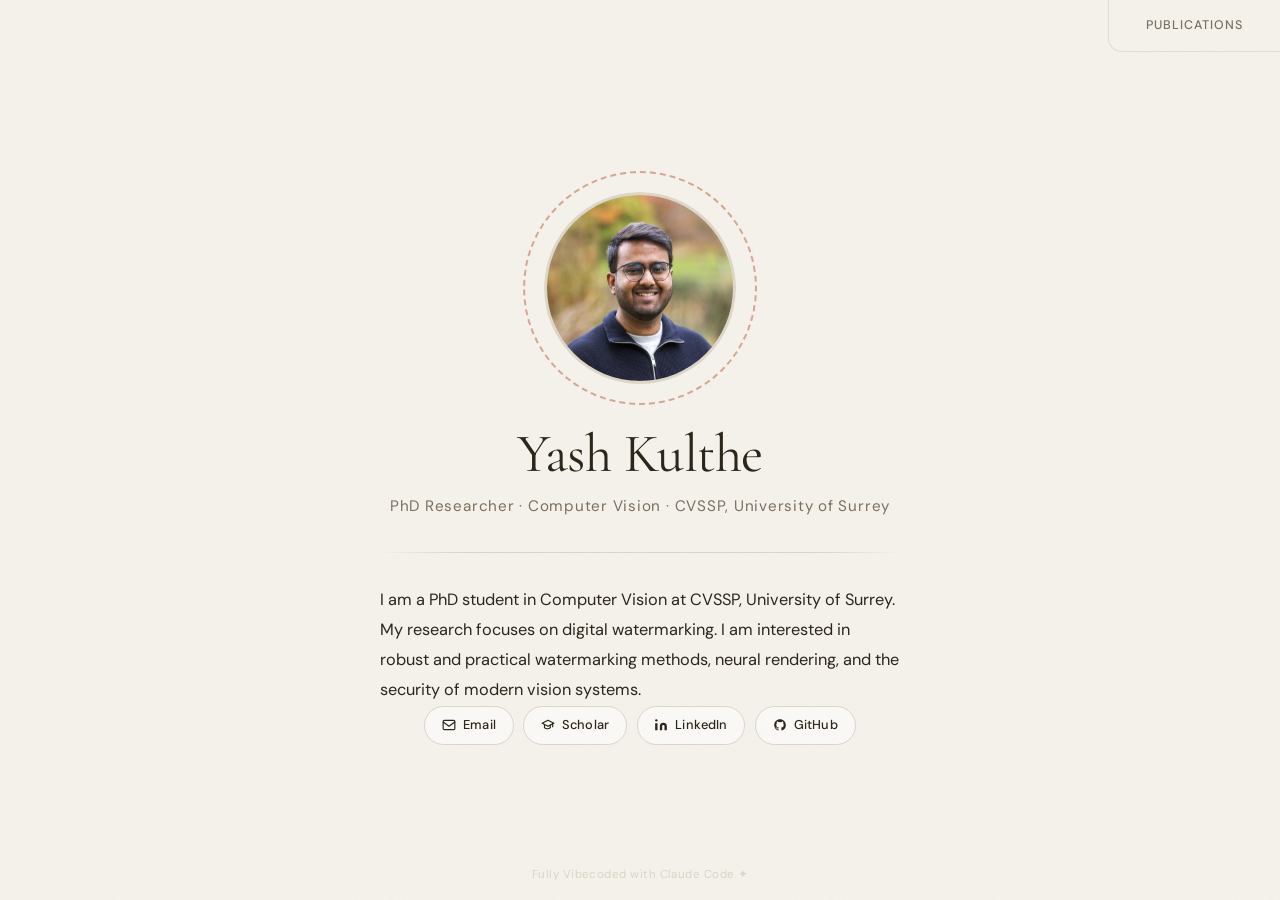
==== index.html @ 8ddb459a "Add personal website" ====
<!DOCTYPE html>
<html lang="en">
<head>
  <meta charset="UTF-8" />
  <meta name="viewport" content="width=device-width, initial-scale=1.0" />
  <title>Yash Kulthe</title>
  <meta name="description" content="Yash Kulthe — PhD Researcher in Computer Vision at CVSSP, University of Surrey. Research on digital watermarking, neural rendering, and vision security." />

  <!-- Open Graph (link previews on Slack, Twitter, WhatsApp, etc.) -->
  <meta property="og:title" content="Yash Kulthe" />
  <meta property="og:description" content="PhD Researcher in Computer Vision at CVSSP, University of Surrey." />
  <meta property="og:url" content="https://yash-research.github.io/" />
  <meta property="og:type" content="website" />

  <!-- Tell Google not to index the placeholder pages -->
  <meta name="robots" content="index, follow" />
  <link rel="preconnect" href="https://fonts.googleapis.com" />
  <link rel="preconnect" href="https://fonts.gstatic.com" crossorigin />
  <link href="https://fonts.googleapis.com/css2?family=Cormorant+Garamond:ital,wght@0,300;0,400;0,500;0,600;1,400;1,500&family=DM+Sans:opsz,wght@9..40,300;9..40,400;9..40,500&display=swap" rel="stylesheet" />
  <link rel="stylesheet" href="assets/css/style.css" />
</head>
<body class="is-home">

  <!-- Noise texture overlay -->
  <div class="noise" aria-hidden="true"></div>

  <!-- ── Navigation ───────────────────────────────────────────── -->
  <nav class="nav" aria-label="Site navigation">
    <a href="publications.html" class="nav-link">Publications</a>
  </nav>

  <!-- ── Home content ─────────────────────────────────────────── -->
  <main class="home-main">
    <div class="home-container">

      <!-- Profile photo with spinning dashed ring -->
      <div class="profile-wrap anim" style="--delay:0s">
        <div class="profile-ring-container">
          <div class="profile-ring" aria-hidden="true"></div>
          <div class="profile-photo-wrap">
            <!--
              Replace src with your actual photo path, e.g. assets/img/photo.jpg
              The placeholder shows your initials if the image fails to load.
            -->
            <img
              src="assets/photo.jpg"
              alt="Yash Kulthe"
              class="profile-photo"
              onerror="this.style.display='none';this.nextElementSibling.style.display='flex'"
            />
            <div class="profile-placeholder" aria-hidden="true">YK</div>
          </div>
        </div>
      </div>

      <!-- Name -->
      <h1 class="name anim" style="--delay:0.1s">Yash Kulthe</h1>

      <!-- Role / tagline -->
      <p class="role anim" style="--delay:0.18s">
        PhD Researcher &middot; Computer Vision &middot; CVSSP, University of Surrey
      </p>

      <!-- Soft ruled divider -->
      <div class="ruled anim" style="--delay:0.26s"></div>

      <!-- About paragraph -->
      <p class="about anim" style="--delay:0.34s">
        I am a PhD student in Computer Vision at CVSSP, University of Surrey.
        My research focuses on digital watermarking. I am interested in robust and practical
        watermarking methods, neural rendering, and the security of modern vision systems.
      </p>

      <!-- Link pills -->
      <div class="links anim" style="--delay:0.44s">

        <!-- Email -->
        <a href="mailto:y.kulthe@surrey.ac.uk" class="pill">
          <svg xmlns="http://www.w3.org/2000/svg" viewBox="0 0 24 24" fill="none" stroke="currentColor" stroke-width="2" stroke-linecap="round" stroke-linejoin="round" aria-hidden="true">
            <rect x="2" y="4" width="20" height="16" rx="2"/>
            <path d="m2 7 10 7 10-7"/>
          </svg>
          Email
        </a>

        <!-- Google Scholar -->
        <a href="https://scholar.google.co.uk/citations?user=-88aTiMAAAAJ&hl=en&authuser=1" class="pill" target="_blank" rel="noopener">
          <svg xmlns="http://www.w3.org/2000/svg" viewBox="0 0 24 24" fill="none" stroke="currentColor" stroke-width="2" stroke-linecap="round" stroke-linejoin="round" aria-hidden="true">
            <path d="M12 14 2 9l10-5 10 5-10 5z"/>
            <path d="M6 11.5v5c2 2.5 8 2.5 10 0v-5"/>
            <line x1="20" y1="9" x2="20" y2="15"/>
          </svg>
          Scholar
        </a>

        <!-- LinkedIn -->
        <a href="https://www.linkedin.com/in/yash-kulthe/" class="pill" target="_blank" rel="noopener">
          <svg xmlns="http://www.w3.org/2000/svg" viewBox="0 0 24 24" fill="currentColor" aria-hidden="true">
            <path d="M16 8a6 6 0 0 1 6 6v7h-4v-7a2 2 0 0 0-2-2 2 2 0 0 0-2 2v7h-4v-7a6 6 0 0 1 6-6z"/>
            <rect x="2" y="9" width="4" height="12"/>
            <circle cx="4" cy="4" r="2"/>
          </svg>
          LinkedIn
        </a>

        <!-- GitHub -->
        <a href="https://github.com/JosTheBossX" class="pill" target="_blank" rel="noopener">
          <svg xmlns="http://www.w3.org/2000/svg" viewBox="0 0 24 24" fill="currentColor" aria-hidden="true">
            <path fill-rule="evenodd" clip-rule="evenodd" d="M12 2C6.477 2 2 6.484 2 12.017c0 4.425 2.865 8.18 6.839 9.504.5.092.682-.217.682-.483 0-.237-.008-.868-.013-1.703-2.782.605-3.369-1.343-3.369-1.343-.454-1.158-1.11-1.466-1.11-1.466-.908-.62.069-.608.069-.608 1.003.07 1.531 1.032 1.531 1.032.892 1.53 2.341 1.088 2.91.832.092-.647.35-1.088.636-1.338-2.22-.253-4.555-1.113-4.555-4.951 0-1.093.39-1.988 1.029-2.688-.103-.253-.446-1.272.098-2.65 0 0 .84-.27 2.75 1.026A9.564 9.564 0 0 1 12 6.844a9.59 9.59 0 0 1 2.504.337c1.909-1.296 2.747-1.027 2.747-1.027.546 1.379.202 2.398.1 2.651.64.7 1.028 1.595 1.028 2.688 0 3.848-2.339 4.695-4.566 4.943.359.309.678.92.678 1.855 0 1.338-.012 2.419-.012 2.747 0 .268.18.58.688.482A10.02 10.02 0 0 0 22 12.017C22 6.484 17.522 2 12 2z"/>
          </svg>
          GitHub
        </a>

      </div>
    </div>
  </main>

  <footer class="site-footer">Fully Vibecoded with Claude Code ✦</footer>

</body>
</html>
---- assets/css/style.css ----
/* ================================================================
   PERSONAL ACADEMIC WEBSITE
   Palette : Warm Parchment #f5f2ec  ×  Terracotta #b85c38
   Fonts   : Cormorant Garamond (serif)  +  DM Sans (sans)
   ================================================================ */

/* ── Variables ───────────────────────────────────────────────── */
:root {
  --bg:          #f5f2ec;
  --accent:      #b85c38;
  --accent-dark: #8f3f22;
  --text:        #2a2318;
  --muted:       #7a6e5f;
  --border:      #ddd5c5;
  --card:        rgba(255, 255, 255, 0.52);
  --nav-h:       52px;
  --max-w:       700px;
  --ease:        cubic-bezier(0.22, 1, 0.36, 1);
}

/* ── Reset ───────────────────────────────────────────────────── */
*, *::before, *::after { box-sizing: border-box; margin: 0; padding: 0; }
html { scroll-behavior: smooth; -webkit-font-smoothing: antialiased; }

body {
  background: var(--bg);
  color: var(--text);
  font-family: 'DM Sans', system-ui, sans-serif;
  font-size: clamp(14.5px, 1.1vw, 16.5px);
  line-height: 1.75;
  min-height: 100vh;
}

a { color: inherit; text-decoration: none; }
img { display: block; max-width: 100%; }

/* ── Noise texture overlay ───────────────────────────────────── */
.noise {
  position: fixed;
  inset: 0;
  pointer-events: none;
  z-index: 9000;
  opacity: 0.038;
  background-image: url("data:image/svg+xml,%3Csvg xmlns='http://www.w3.org/2000/svg' width='220' height='220'%3E%3Cfilter id='n'%3E%3CfeTurbulence type='fractalNoise' baseFrequency='0.82' numOctaves='4' stitchTiles='stitch'/%3E%3C/filter%3E%3Crect width='220' height='220' filter='url(%23n)'/%3E%3C/svg%3E");
}

/* ── Frosted-glass nav ───────────────────────────────────────── */
.nav {
  position: fixed;
  top: 0;
  right: 0;
  z-index: 500;
  display: flex;
  align-items: center;
  gap: 0.2rem;
  height: var(--nav-h);
  padding: 0 1.6rem;
  background: rgba(245, 242, 236, 0.74);
  backdrop-filter: blur(18px) saturate(1.5);
  -webkit-backdrop-filter: blur(18px) saturate(1.5);
  border-left: 1px solid rgba(221, 213, 197, 0.7);
  border-bottom: 1px solid rgba(221, 213, 197, 0.7);
  border-bottom-left-radius: 14px;
}

.nav-link {
  font-family: 'DM Sans', sans-serif;
  font-size: 0.78rem;
  font-weight: 500;
  letter-spacing: 0.08em;
  text-transform: uppercase;
  color: var(--muted);
  padding: 0.3rem 0.7rem;
  border-radius: 6px;
  transition: color 0.2s, background 0.2s;
}
.nav-link:hover,
.nav-link.active { color: var(--accent); background: rgba(184,92,56,0.09); }

/* ── Animations ──────────────────────────────────────────────── */
@keyframes fadeUp {
  from { opacity: 0; transform: translateY(22px); }
  to   { opacity: 1; transform: translateY(0); }
}
@keyframes spin {
  to { transform: rotate(360deg); }
}

.anim {
  animation: fadeUp 0.72s var(--ease) var(--delay, 0s) both;
}

/* ── Ruled divider ───────────────────────────────────────────── */
.ruled {
  width: 100%;
  height: 1px;
  background: linear-gradient(
    to right,
    transparent,
    var(--border) 15%,
    var(--border) 85%,
    transparent
  );
  margin: 2rem 0;
}

/* ── Pill buttons (shared) ───────────────────────────────────── */
.pill {
  display: inline-flex;
  align-items: center;
  gap: 0.42rem;
  padding: 0.48rem 1.05rem;
  border-radius: 999px;
  border: 1.5px solid var(--border);
  background: var(--card);
  backdrop-filter: blur(10px);
  -webkit-backdrop-filter: blur(10px);
  font-family: 'DM Sans', sans-serif;
  font-size: 0.8rem;
  font-weight: 500;
  color: var(--text);
  letter-spacing: 0.015em;
  transition: border-color 0.2s, color 0.2s, background 0.2s, transform 0.2s;
  cursor: pointer;
}
.pill svg { width: 14px; height: 14px; flex-shrink: 0; }
.pill:hover {
  border-color: var(--accent);
  color: var(--accent);
  background: rgba(184,92,56,0.07);
  transform: translateY(-2px);
}

/* ================================================================
   HOME PAGE
   ================================================================ */

.home-main {
  display: flex;
  align-items: center;
  justify-content: center;
  min-height: 100vh;
  padding: calc(var(--nav-h) + 3.5rem) 2rem 5rem;
}

.home-container {
  width: 100%;
  max-width: 520px;
  display: flex;
  flex-direction: column;
  align-items: center;
  text-align: center;
}

/* ── Profile photo + spinning dashed ring ── */
.profile-wrap {
  margin-bottom: 2rem;
}

.profile-ring-container {
  position: relative;
  width: 210px;
  height: 210px;
  display: flex;
  align-items: center;
  justify-content: center;
}

.profile-ring {
  position: absolute;
  inset: -12px;
  border-radius: 50%;
  border: 2px dashed var(--accent);
  opacity: 0.5;
  animation: spin 26s linear infinite;
}

.profile-photo-wrap {
  position: relative;
  z-index: 1;
  width: 192px;
  height: 192px;
  border-radius: 50%;
  overflow: hidden;
  border: 3px solid rgba(221,213,197,0.9);
  background: #ede8df;
  flex-shrink: 0;
  /* smooth circular crop — prevents jagged edges */
  transform: translateZ(0);
  -webkit-mask-image: -webkit-radial-gradient(circle, white 100%, black 100%);
  mask-image: radial-gradient(circle, white 100%, black 100%);
}

.profile-photo {
  width: 100%;
  height: 100%;
  object-fit: cover;
  image-rendering: auto;
  -webkit-backface-visibility: hidden;
  backface-visibility: hidden;
}

.profile-placeholder {
  display: none;
  width: 100%;
  height: 100%;
  align-items: center;
  justify-content: center;
  font-family: 'Cormorant Garamond', serif;
  font-size: 2.8rem;
  font-weight: 400;
  color: var(--accent);
  background: linear-gradient(135deg, #ede9e1 0%, #e3ddd2 100%);
  letter-spacing: 0.04em;
}

/* ── Name ── */
.name {
  font-family: 'Cormorant Garamond', serif;
  font-size: clamp(2.3rem, 6vw, 3.4rem);
  font-weight: 400;
  letter-spacing: -0.01em;
  line-height: 1.1;
  color: var(--text);
}

/* ── Role tagline ── */
.role {
  font-size: clamp(0.82rem, 1.8vw, 0.95rem);
  font-weight: 400;
  color: var(--muted);
  letter-spacing: 0.05em;
  margin-top: 0.55rem;
}

/* ── About ── */
.about {
  font-size: clamp(0.9rem, 1.6vw, 1.02rem);
  line-height: 1.85;
  text-align: left;
  color: var(--text);
}

/* ── Links row ── */
.links {
  display: flex;
  flex-wrap: wrap;
  gap: 0.6rem;
  justify-content: center;
}

/* ================================================================
   PUBLICATIONS PAGE
   ================================================================ */

.pub-page {
  padding: calc(var(--nav-h) + 3.5rem) 2rem 6rem;
  max-width: var(--max-w);
  margin: 0 auto;
}

.page-title {
  font-family: 'Cormorant Garamond', serif;
  font-size: clamp(2rem, 5vw, 2.8rem);
  font-weight: 400;
  letter-spacing: -0.01em;
  line-height: 1.15;
  margin-bottom: 0.35rem;
}

.page-sub {
  font-size: 0.85rem;
  color: var(--muted);
  margin-bottom: 0.5rem;
}

.pub-list {
  list-style: none;
  display: flex;
  flex-direction: column;
}

.pub-item {
  position: relative;
  display: block;
  padding: 1.3rem 2.5rem 1.3rem 1.2rem;
  border-radius: 10px;
  color: inherit;
  text-decoration: none;
  transition: background 0.22s;
  overflow: hidden;
}

/* Animated left accent bar */
.pub-item::before {
  content: '';
  position: absolute;
  left: 0;
  top: 50%;
  transform: translateY(-50%) scaleY(0);
  width: 3px;
  height: 60%;
  background: var(--accent);
  border-radius: 0 2px 2px 0;
  transition: transform 0.3s var(--ease), opacity 0.3s;
  opacity: 0;
}

.pub-item + .pub-item { border-top: 1px solid var(--border); }

.pub-item:hover { background: rgba(255,255,255,0.58); }
.pub-item:hover::before { transform: translateY(-50%) scaleY(1); opacity: 1; }

.pub-venue {
  font-size: 0.68rem;
  font-weight: 500;
  letter-spacing: 0.12em;
  text-transform: uppercase;
  color: var(--accent);
  margin-bottom: 0.28rem;
}

.pub-title {
  font-family: 'Cormorant Garamond', serif;
  font-size: clamp(1.05rem, 2.4vw, 1.22rem);
  font-weight: 500;
  line-height: 1.32;
  margin-bottom: 0.32rem;
  color: var(--text);
}

.pub-authors {
  font-size: 0.8rem;
  color: var(--muted);
  line-height: 1.5;
}

.pub-authors .me {
  color: var(--text);
  font-weight: 500;
  text-decoration: underline;
  text-underline-offset: 3px;
  text-decoration-color: rgba(42,35,24,0.35);
}

/* Right arrow on hover */
.pub-arrow {
  position: absolute;
  right: 1rem;
  top: 50%;
  transform: translateY(-50%) translateX(-8px);
  opacity: 0;
  color: var(--accent);
  transition: opacity 0.22s, transform 0.25s var(--ease);
}
.pub-arrow svg { width: 16px; height: 16px; }
.pub-item:hover .pub-arrow { opacity: 1; transform: translateY(-50%) translateX(0); }

/* ================================================================
   PROJECT PAGE
   ================================================================ */

.project-page {
  padding: calc(var(--nav-h) + 3rem) 2rem 6rem;
  max-width: var(--max-w);
  margin: 0 auto;
}

/* Back nav */
.back-link {
  display: inline-flex;
  align-items: center;
  gap: 0.4rem;
  font-size: 0.8rem;
  font-weight: 500;
  letter-spacing: 0.04em;
  color: var(--muted);
  margin-bottom: 2.5rem;
  transition: color 0.2s, gap 0.2s;
  text-transform: uppercase;
}
.back-link svg { width: 14px; height: 14px; }
.back-link:hover { color: var(--accent); gap: 0.6rem; }

/* Venue badge */
.venue-badge {
  display: inline-block;
  font-size: 0.7rem;
  font-weight: 500;
  letter-spacing: 0.12em;
  text-transform: uppercase;
  color: var(--accent);
  border: 1.5px solid var(--accent);
  padding: 0.18rem 0.6rem;
  border-radius: 4px;
  margin-bottom: 0.9rem;
}

/* Title */
.project-title {
  font-family: 'Cormorant Garamond', serif;
  font-size: clamp(1.7rem, 4.5vw, 2.55rem);
  font-weight: 400;
  letter-spacing: -0.01em;
  line-height: 1.22;
  margin-bottom: 0.9rem;
  color: var(--text);
}

/* Authors */
.project-authors {
  font-size: 0.88rem;
  color: var(--muted);
  margin-bottom: 1.4rem;
  line-height: 1.6;
}
.project-authors .me {
  color: var(--text);
  font-weight: 500;
  text-decoration: underline;
  text-underline-offset: 3px;
  text-decoration-color: rgba(42,35,24,0.3);
}

/* Pill links row */
.project-links {
  display: flex;
  flex-wrap: wrap;
  gap: 0.5rem;
  margin-bottom: 2.5rem;
}

/* Teaser figure */
.teaser {
  width: 100%;
  aspect-ratio: 16 / 7;
  background: linear-gradient(135deg, #eae5dc 0%, #ddd5c4 100%);
  border-radius: 10px;
  border: 1px solid var(--border);
  display: flex;
  align-items: center;
  justify-content: center;
  margin-bottom: 2.75rem;
  overflow: hidden;
  position: relative;
}

.teaser img {
  width: 100%;
  height: 100%;
  object-fit: contain;
  background: rgba(255,255,255,0.72);
}

.teaser-label {
  text-align: center;
  color: var(--muted);
}
.teaser-label svg {
  width: 36px;
  height: 36px;
  opacity: 0.35;
  margin: 0 auto 0.5rem;
  display: block;
}
.teaser-label p {
  font-size: 0.75rem;
  letter-spacing: 0.06em;
  text-transform: uppercase;
}

/* Content sections */
.section { margin-bottom: 2.25rem; }

.section-label {
  font-size: 0.68rem;
  font-weight: 500;
  letter-spacing: 0.14em;
  text-transform: uppercase;
  color: var(--accent);
  margin-bottom: 0.65rem;
}

.section p {
  font-size: clamp(0.9rem, 1.6vw, 1rem);
  line-height: 1.88;
  color: var(--text);
}
.section p + p { margin-top: 0.85rem; }

/* BibTeX block */
.bibtex-wrap { position: relative; }

.bibtex {
  background: rgba(255,255,255,0.6);
  border: 1px solid var(--border);
  border-radius: 10px;
  padding: 1.2rem 1.4rem 1.2rem 1.4rem;
  font-family: 'Courier New', Courier, monospace;
  font-size: 0.75rem;
  line-height: 1.75;
  color: var(--text);
  overflow-x: auto;
  backdrop-filter: blur(8px);
  -webkit-backdrop-filter: blur(8px);
  white-space: pre;
}

.copy-btn {
  position: absolute;
  top: 0.7rem;
  right: 0.7rem;
  font-family: 'DM Sans', sans-serif;
  font-size: 0.7rem;
  font-weight: 500;
  color: var(--muted);
  background: var(--bg);
  border: 1px solid var(--border);
  border-radius: 5px;
  padding: 0.22rem 0.6rem;
  cursor: pointer;
  transition: color 0.2s, border-color 0.2s;
  letter-spacing: 0.04em;
}
.copy-btn:hover { color: var(--accent); border-color: var(--accent); }

/* ── Project page — extended content styles ─────────────────── */
.workshop-name {
  font-size: 0.8rem;
  color: var(--muted);
  margin-bottom: 0.9rem;
  letter-spacing: 0.01em;
}

.section-heading {
  font-family: 'Cormorant Garamond', serif;
  font-size: clamp(1.1rem, 2.5vw, 1.35rem);
  font-weight: 500;
  margin: 1.5rem 0 0.55rem;
  color: var(--text);
}

.contrib-item {
  padding-left: 1.1rem;
  border-left: 2px solid var(--border);
  margin-bottom: 1.75rem;
  transition: border-color 0.2s;
}
.contrib-item:hover { border-color: var(--accent); }
.contrib-item:last-child { margin-bottom: 0; }

.equation-block {
  background: rgba(255,255,255,0.55);
  border: 1px solid var(--border);
  border-radius: 8px;
  padding: 1rem 1.5rem;
  margin: 1.1rem 0;
  text-align: center;
  overflow-x: auto;
  backdrop-filter: blur(8px);
  -webkit-backdrop-filter: blur(8px);
}

.figure-block {
  margin: 1.6rem 0;
}

.figure-placeholder {
  width: 100%;
  background: linear-gradient(135deg, #eae5dc 0%, #ddd5c4 100%);
  border: 1px solid var(--border);
  border-radius: 10px;
  display: flex;
  align-items: center;
  justify-content: center;
  overflow: hidden;
}
.figure-placeholder.sm  { aspect-ratio: 16 / 6; }
.figure-placeholder.med { aspect-ratio: 16 / 7; }
.figure-placeholder.lg  { aspect-ratio: 16 / 8; }

.figure-placeholder img {
  width: 100%;
  height: 100%;
  object-fit: contain;
  background: rgba(255,255,255,0.72);
}

.figure-caption {
  font-size: 0.78rem;
  color: var(--muted);
  line-height: 1.6;
  margin-top: 0.6rem;
  font-style: italic;
}

/* Image Comparison Slider */
.image-comparison {
  max-width: 420px;
  margin: 1.25rem auto 0;
}

.comparison-container {
  position: relative;
  overflow: hidden;
  border-radius: 10px;
  border: 1px solid var(--border);
  box-shadow: 0 10px 24px rgba(42, 35, 24, 0.08);
  background: rgba(255,255,255,0.72);
}

.comparison-image {
  width: 100%;
  height: auto;
  display: block;
  user-select: none;
}

.overlay-image {
  position: absolute;
  inset: 0;
  width: 100%;
  height: 100%;
  object-fit: cover;
  clip-path: inset(0 50% 0 0);
}

.comparison-slider {
  position: absolute;
  top: 0;
  left: 50%;
  width: 4px;
  height: 100%;
  background: rgba(255,255,255,0.95);
  cursor: ew-resize;
  z-index: 3;
  transform: translateX(-50%);
  box-shadow: 0 0 10px rgba(42, 35, 24, 0.18);
  touch-action: none;
}

.comparison-slider:focus-visible {
  outline: 2px solid var(--accent);
  outline-offset: 4px;
}

.slider-button {
  position: absolute;
  top: 50%;
  left: 50%;
  width: 22px;
  height: 22px;
  background: rgba(255,255,255,0.96);
  border: 2px solid var(--accent);
  border-radius: 50%;
  transform: translate(-50%, -50%);
  cursor: ew-resize;
  box-shadow: 0 2px 8px rgba(42, 35, 24, 0.18);
}

.comparison-labels {
  position: absolute;
  inset: auto 0 0 0;
  display: flex;
  justify-content: space-between;
  gap: 0.75rem;
  padding: 0.75rem;
  pointer-events: none;
}

.comparison-label {
  background: rgba(245, 242, 236, 0.9);
  border: 1px solid rgba(221, 213, 197, 0.95);
  border-radius: 999px;
  color: var(--text);
  font-size: 0.72rem;
  font-weight: 500;
  line-height: 1;
  padding: 0.35rem 0.7rem;
  letter-spacing: 0.02em;
}

.left-label {
  color: var(--accent);
}

.results-grid {
  display: grid;
  grid-template-columns: 1fr 1fr;
  gap: 1.25rem;
  margin: 1.25rem 0;
}
@media (max-width: 560px) { .results-grid { grid-template-columns: 1fr; } }

.method-labels {
  display: flex;
  gap: 0.5rem;
  margin-top: 0.6rem;
  flex-wrap: wrap;
}
.method-tag {
  font-size: 0.72rem;
  font-weight: 500;
  padding: 0.2rem 0.65rem;
  border-radius: 999px;
  border: 1.5px solid var(--border);
  color: var(--muted);
  letter-spacing: 0.03em;
}
.method-tag.ours {
  border-color: var(--accent);
  color: var(--accent);
}

/* ── Footnote footer ─────────────────────────────────────────── */
.site-footer {
  text-align: center;
  padding: 2rem;
  font-size: 0.72rem;
  color: var(--border);
  letter-spacing: 0.04em;
  transition: color 0.3s;
  user-select: none;
}
.site-footer:hover { color: var(--muted); }

/* Pin footer to bottom of viewport on the home page */
.is-home .site-footer {
  position: fixed;
  bottom: 0;
  left: 0;
  right: 0;
  padding: 0.9rem;
}

/* ── Responsive ──────────────────────────────────────────────── */
@media (max-width: 640px) {
  .nav { padding: 0 1.1rem; }
  .home-main { padding-top: calc(var(--nav-h) + 2.5rem); }
  .pub-page,
  .project-page { padding: calc(var(--nav-h) + 2rem) 1.1rem 4rem; }
  .pub-item { padding: 1rem 2rem 1rem 1rem; }
  .profile-ring-container { width: 168px; height: 168px; }
  .profile-photo-wrap { width: 152px; height: 152px; }
}
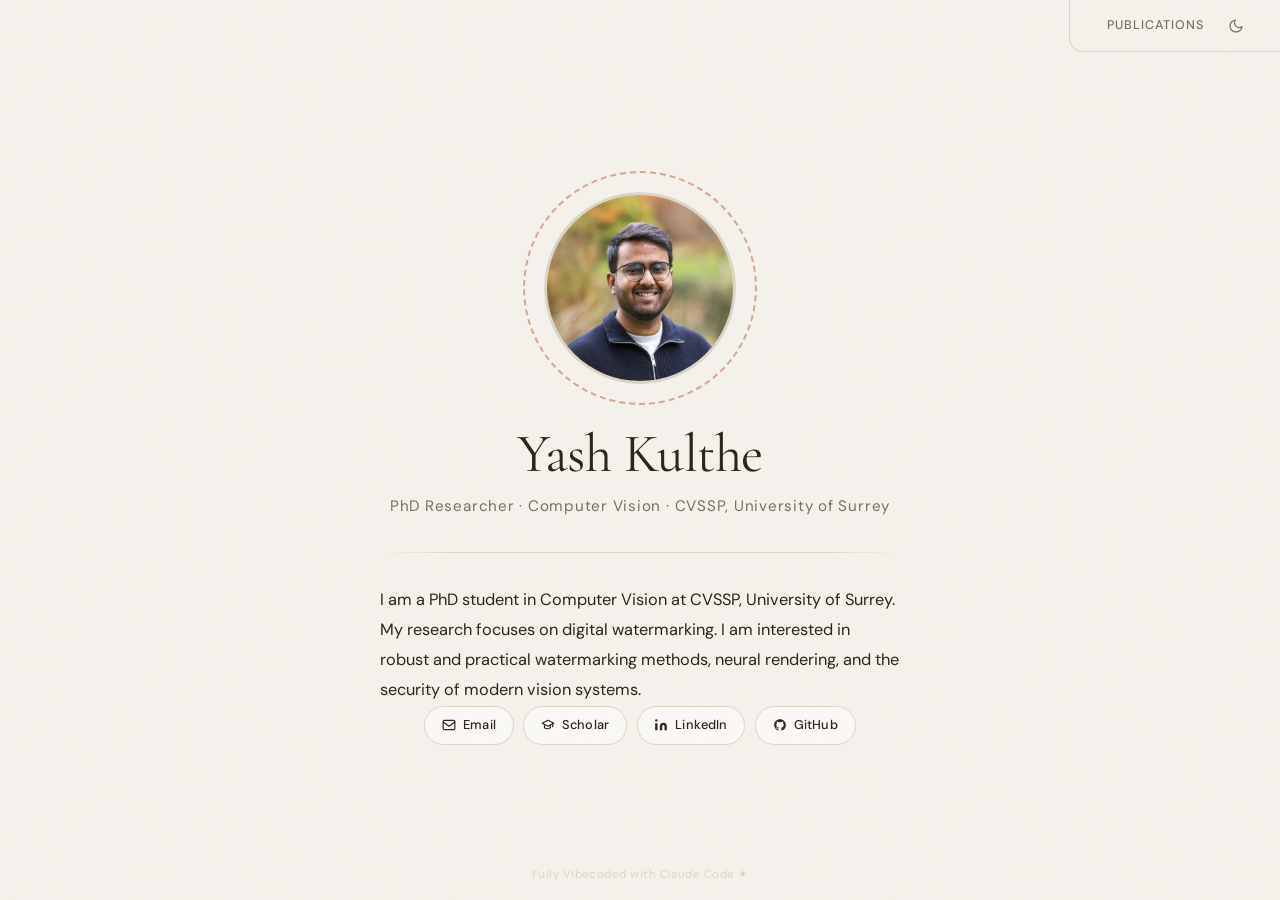
==== commit ab4ab528: "added dark mode" ====
--- a/index.html
+++ b/index.html
@@ -4,6 +4,20 @@
   <meta charset="UTF-8" />
   <meta name="viewport" content="width=device-width, initial-scale=1.0" />
   <title>Yash Kulthe</title>
+  <script>
+    (() => {
+      try {
+        const savedTheme = localStorage.getItem('theme');
+        const prefersDark = window.matchMedia('(prefers-color-scheme: dark)').matches;
+        document.documentElement.dataset.theme =
+          savedTheme === 'light' || savedTheme === 'dark'
+            ? savedTheme
+            : (prefersDark ? 'dark' : 'light');
+      } catch (error) {
+        document.documentElement.dataset.theme = 'light';
+      }
+    })();
+  </script>
   <meta name="description" content="Yash Kulthe — PhD Researcher in Computer Vision at CVSSP, University of Surrey. Research on digital watermarking, neural rendering, and vision security." />
 
   <!-- Open Graph (link previews on Slack, Twitter, WhatsApp, etc.) -->
@@ -18,6 +32,7 @@
   <link rel="preconnect" href="https://fonts.gstatic.com" crossorigin />
   <link href="https://fonts.googleapis.com/css2?family=Cormorant+Garamond:ital,wght@0,300;0,400;0,500;0,600;1,400;1,500&family=DM+Sans:opsz,wght@9..40,300;9..40,400;9..40,500&display=swap" rel="stylesheet" />
   <link rel="stylesheet" href="assets/css/style.css" />
+  <script defer src="assets/js/theme.js"></script>
 </head>
 <body class="is-home">
 
@@ -27,6 +42,20 @@
   <!-- ── Navigation ───────────────────────────────────────────── -->
   <nav class="nav" aria-label="Site navigation">
     <a href="publications.html" class="nav-link">Publications</a>
+    <button type="button" class="theme-toggle" data-theme-toggle>
+      <span class="theme-toggle-icon theme-icon-moon" aria-hidden="true">
+        <svg viewBox="0 0 24 24" fill="none" stroke="currentColor" stroke-width="1.8" stroke-linecap="round" stroke-linejoin="round">
+          <path d="M21 12.8A9 9 0 1 1 11.2 3a7 7 0 0 0 9.8 9.8z"/>
+        </svg>
+      </span>
+      <span class="theme-toggle-icon theme-icon-sun" aria-hidden="true">
+        <svg viewBox="0 0 24 24" fill="none" stroke="currentColor" stroke-width="1.8" stroke-linecap="round" stroke-linejoin="round">
+          <circle cx="12" cy="12" r="4"/>
+          <path d="M12 2v2.5M12 19.5V22M4.93 4.93l1.77 1.77M17.3 17.3l1.77 1.77M2 12h2.5M19.5 12H22M4.93 19.07 6.7 17.3M17.3 6.7l1.77-1.77"/>
+        </svg>
+      </span>
+      <span class="visually-hidden">Toggle theme</span>
+    </button>
   </nav>
 
   <!-- ── Home content ─────────────────────────────────────────── -->
--- a/assets/css/style.css
+++ b/assets/css/style.css
@@ -13,9 +13,33 @@
   --muted:       #7a6e5f;
   --border:      #ddd5c5;
   --card:        rgba(255, 255, 255, 0.52);
+  --glass-bg:    rgba(245, 242, 236, 0.74);
+  --surface:     #ede8df;
+  --surface-2:   #ddd5c4;
+  --panel:       rgba(255,255,255,0.72);
+  --accent-wash: rgba(184,92,56,0.09);
+  --shadow:      rgba(42, 35, 24, 0.08);
+  --shadow-strong: rgba(42, 35, 24, 0.18);
   --nav-h:       52px;
   --max-w:       700px;
   --ease:        cubic-bezier(0.22, 1, 0.36, 1);
+}
+
+:root[data-theme='dark'] {
+  --bg:          #161310;
+  --accent:      #d58b66;
+  --accent-dark: #f0b08c;
+  --text:        #f3eadc;
+  --muted:       #b8aa97;
+  --border:      #4c4035;
+  --card:        rgba(30, 27, 24, 0.72);
+  --glass-bg:    rgba(22, 19, 16, 0.82);
+  --surface:     #241f1a;
+  --surface-2:   #191511;
+  --panel:       rgba(35, 31, 27, 0.9);
+  --accent-wash: rgba(213,139,102,0.16);
+  --shadow:      rgba(0, 0, 0, 0.28);
+  --shadow-strong: rgba(0, 0, 0, 0.42);
 }
 
 /* ── Reset ───────────────────────────────────────────────────── */
@@ -29,6 +53,7 @@
   font-size: clamp(14.5px, 1.1vw, 16.5px);
   line-height: 1.75;
   min-height: 100vh;
+  transition: background-color 0.25s ease, color 0.25s ease;
 }
 
 a { color: inherit; text-decoration: none; }
@@ -44,6 +69,8 @@
   background-image: url("data:image/svg+xml,%3Csvg xmlns='http://www.w3.org/2000/svg' width='220' height='220'%3E%3Cfilter id='n'%3E%3CfeTurbulence type='fractalNoise' baseFrequency='0.82' numOctaves='4' stitchTiles='stitch'/%3E%3C/filter%3E%3Crect width='220' height='220' filter='url(%23n)'/%3E%3C/svg%3E");
 }
 
+:root[data-theme='dark'] .noise { opacity: 0.028; }
+
 /* ── Frosted-glass nav ───────────────────────────────────────── */
 .nav {
   position: fixed;
@@ -55,11 +82,11 @@
   gap: 0.2rem;
   height: var(--nav-h);
   padding: 0 1.6rem;
-  background: rgba(245, 242, 236, 0.74);
+  background: var(--glass-bg);
   backdrop-filter: blur(18px) saturate(1.5);
   -webkit-backdrop-filter: blur(18px) saturate(1.5);
-  border-left: 1px solid rgba(221, 213, 197, 0.7);
-  border-bottom: 1px solid rgba(221, 213, 197, 0.7);
+  border-left: 1px solid var(--border);
+  border-bottom: 1px solid var(--border);
   border-bottom-left-radius: 14px;
 }
 
@@ -75,7 +102,58 @@
   transition: color 0.2s, background 0.2s;
 }
 .nav-link:hover,
-.nav-link.active { color: var(--accent); background: rgba(184,92,56,0.09); }
+.nav-link.active { color: var(--accent); background: var(--accent-wash); }
+
+.theme-toggle {
+  align-items: center;
+  background: transparent;
+  border: 1px solid transparent;
+  color: var(--muted);
+  border-radius: 6px;
+  cursor: pointer;
+  display: inline-flex;
+  height: 2.25rem;
+  justify-content: center;
+  padding: 0;
+  transition: color 0.2s, background 0.2s, border-color 0.2s;
+  width: 2.25rem;
+}
+
+.theme-toggle:hover,
+.theme-toggle:focus-visible {
+  color: var(--accent);
+  background: var(--accent-wash);
+  border-color: var(--border);
+  outline: none;
+}
+
+.theme-toggle svg {
+  height: 1rem;
+  width: 1rem;
+}
+
+.theme-toggle-icon {
+  display: none;
+  line-height: 0;
+}
+
+.theme-toggle[data-next-theme='dark'] .theme-icon-moon,
+.theme-toggle[data-next-theme='light'] .theme-icon-sun {
+  display: inline-flex;
+}
+
+.visually-hidden {
+  border: 0;
+  clip: rect(0 0 0 0);
+  clip-path: inset(50%);
+  height: 1px;
+  margin: -1px;
+  overflow: hidden;
+  padding: 0;
+  position: absolute;
+  white-space: nowrap;
+  width: 1px;
+}
 
 /* ── Animations ──────────────────────────────────────────────── */
 @keyframes fadeUp {
@@ -127,7 +205,7 @@
 .pill:hover {
   border-color: var(--accent);
   color: var(--accent);
-  background: rgba(184,92,56,0.07);
+  background: var(--accent-wash);
   transform: translateY(-2px);
 }
 
@@ -182,8 +260,8 @@
   height: 192px;
   border-radius: 50%;
   overflow: hidden;
-  border: 3px solid rgba(221,213,197,0.9);
-  background: #ede8df;
+  border: 3px solid var(--border);
+  background: var(--surface);
   flex-shrink: 0;
   /* smooth circular crop — prevents jagged edges */
   transform: translateZ(0);
@@ -210,7 +288,7 @@
   font-size: 2.8rem;
   font-weight: 400;
   color: var(--accent);
-  background: linear-gradient(135deg, #ede9e1 0%, #e3ddd2 100%);
+  background: linear-gradient(135deg, var(--surface) 0%, var(--surface-2) 100%);
   letter-spacing: 0.04em;
 }
 
@@ -308,7 +386,7 @@
 
 .pub-item + .pub-item { border-top: 1px solid var(--border); }
 
-.pub-item:hover { background: rgba(255,255,255,0.58); }
+.pub-item:hover { background: var(--card); }
 .pub-item:hover::before { transform: translateY(-50%) scaleY(1); opacity: 1; }
 
 .pub-venue {
@@ -434,7 +512,7 @@
 .teaser {
   width: 100%;
   aspect-ratio: 16 / 7;
-  background: linear-gradient(135deg, #eae5dc 0%, #ddd5c4 100%);
+  background: linear-gradient(135deg, var(--surface) 0%, var(--surface-2) 100%);
   border-radius: 10px;
   border: 1px solid var(--border);
   display: flex;
@@ -449,7 +527,7 @@
   width: 100%;
   height: 100%;
   object-fit: contain;
-  background: rgba(255,255,255,0.72);
+  background: var(--panel);
 }
 
 .teaser-label {
@@ -492,7 +570,7 @@
 .bibtex-wrap { position: relative; }
 
 .bibtex {
-  background: rgba(255,255,255,0.6);
+  background: var(--card);
   border: 1px solid var(--border);
   border-radius: 10px;
   padding: 1.2rem 1.4rem 1.2rem 1.4rem;
@@ -550,7 +628,7 @@
 .contrib-item:last-child { margin-bottom: 0; }
 
 .equation-block {
-  background: rgba(255,255,255,0.55);
+  background: var(--card);
   border: 1px solid var(--border);
   border-radius: 8px;
   padding: 1rem 1.5rem;
@@ -567,7 +645,7 @@
 
 .figure-placeholder {
   width: 100%;
-  background: linear-gradient(135deg, #eae5dc 0%, #ddd5c4 100%);
+  background: linear-gradient(135deg, var(--surface) 0%, var(--surface-2) 100%);
   border: 1px solid var(--border);
   border-radius: 10px;
   display: flex;
@@ -583,7 +661,7 @@
   width: 100%;
   height: 100%;
   object-fit: contain;
-  background: rgba(255,255,255,0.72);
+  background: var(--panel);
 }
 
 .figure-caption {
@@ -605,8 +683,8 @@
   overflow: hidden;
   border-radius: 10px;
   border: 1px solid var(--border);
-  box-shadow: 0 10px 24px rgba(42, 35, 24, 0.08);
-  background: rgba(255,255,255,0.72);
+  box-shadow: 0 10px 24px var(--shadow);
+  background: var(--panel);
 }
 
 .comparison-image {
@@ -635,7 +713,7 @@
   cursor: ew-resize;
   z-index: 3;
   transform: translateX(-50%);
-  box-shadow: 0 0 10px rgba(42, 35, 24, 0.18);
+  box-shadow: 0 0 10px var(--shadow-strong);
   touch-action: none;
 }
 
@@ -650,12 +728,12 @@
   left: 50%;
   width: 22px;
   height: 22px;
-  background: rgba(255,255,255,0.96);
+  background: var(--panel);
   border: 2px solid var(--accent);
   border-radius: 50%;
   transform: translate(-50%, -50%);
   cursor: ew-resize;
-  box-shadow: 0 2px 8px rgba(42, 35, 24, 0.18);
+  box-shadow: 0 2px 8px var(--shadow-strong);
 }
 
 .comparison-labels {
@@ -669,8 +747,8 @@
 }
 
 .comparison-label {
-  background: rgba(245, 242, 236, 0.9);
-  border: 1px solid rgba(221, 213, 197, 0.95);
+  background: var(--glass-bg);
+  border: 1px solid var(--border);
   border-radius: 999px;
   color: var(--text);
   font-size: 0.72rem;
